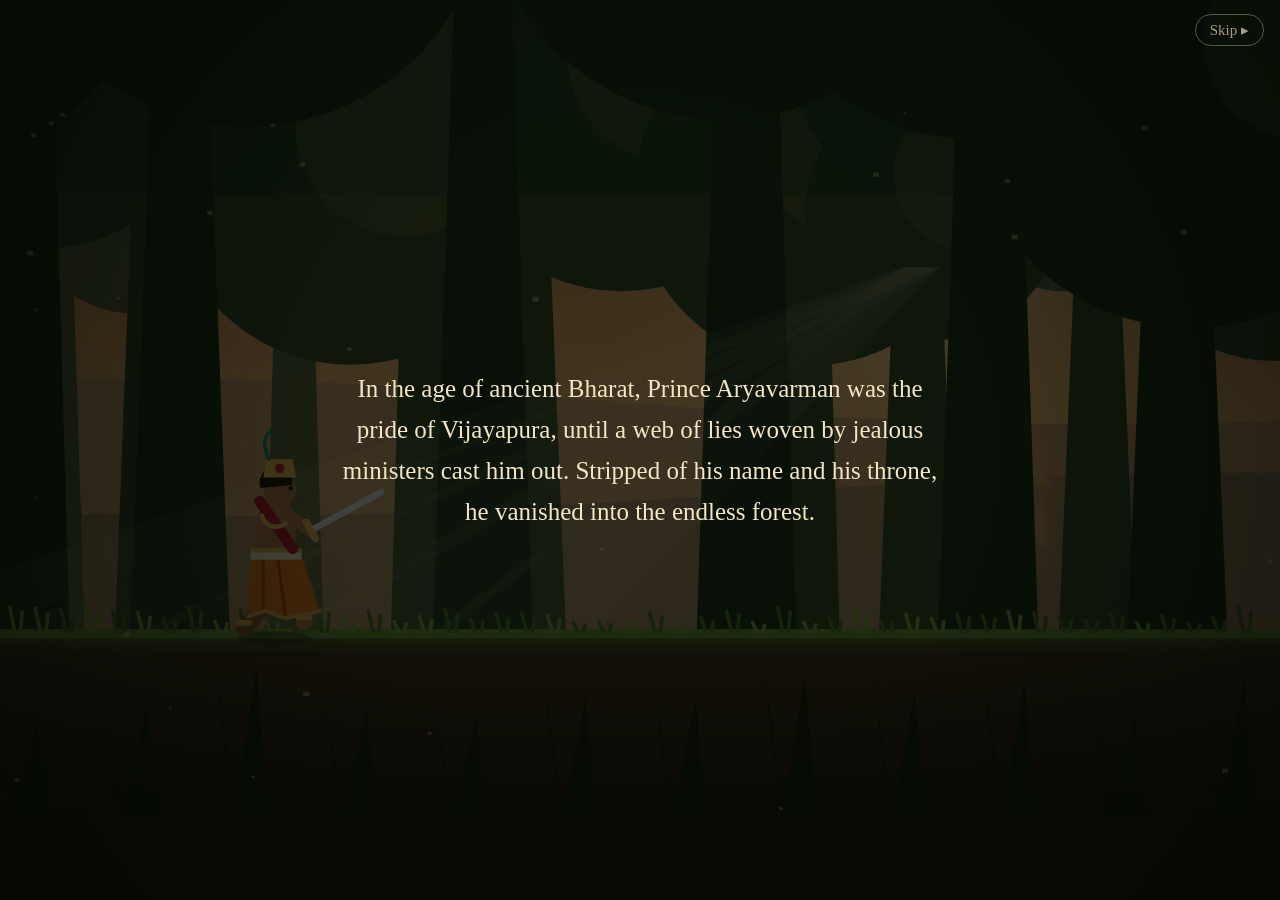
==== sample.html @ b06c6d61 "Add under testing page link Co-authored-by: Copilot <223556219+Copilot@users.noreply.github.com>" ====
<!DOCTYPE html><html lang="en"><head><meta charset="utf-8"><meta name="viewport" content="width=device-width,initial-scale=1,viewport-fit=cover"><title>The Exile's Return</title>
<style>
*{box-sizing:border-box;-webkit-tap-highlight-color:transparent;user-select:none;-webkit-user-select:none}
html,body{margin:0;height:100%;background:#0b1208;overflow:hidden;font-family:Georgia,'Times New Roman',serif;color:#f3e6c4}
canvas{position:fixed;inset:0;width:100%;height:100%;display:block}
#ov{position:fixed;inset:0;display:flex;align-items:center;justify-content:center;text-align:center;background:rgba(5,8,3,.74);transition:opacity .6s}
#ov.h{opacity:0;pointer-events:none}
.t{position:absolute;max-width:660px;padding:0 26px;font-size:clamp(17px,2.7vw,25px);line-height:1.65;opacity:0;transition:opacity 1.3s;pointer-events:none}
.t.on{opacity:1;pointer-events:auto}
#big{font-size:clamp(40px,10vw,100px);font-weight:900;line-height:1.05;letter-spacing:2px;background:linear-gradient(90deg,#ffd45a,#ff4d2a,#ffd45a);-webkit-background-clip:text;background-clip:text;color:transparent;filter:drop-shadow(0 0 20px #ff7a1a);transform:scale(.8);transition:opacity 1s,transform 3s}
#big.on{transform:scale(1.07)}
.btn{font:700 18px Georgia,serif;color:#2a1604;background:linear-gradient(#ffd877,#e0a02c);border:0;border-radius:6px;padding:13px 28px;margin-top:18px;box-shadow:0 0 18px #f5a62388}
#how h2{margin:0 0 10px;font-size:26px;color:#f5c451}
#how p{margin:7px 0;font-size:clamp(15px,2.2vw,19px);line-height:1.5}
kbd{font:700 .85em Georgia,serif;background:#f5c45126;border:1px solid #f5c45188;border-radius:4px;padding:1px 7px}
#skip{position:fixed;right:16px;top:calc(14px + env(safe-area-inset-top));background:none;border:1px solid #f3e6c455;color:#f3e6c4aa;border-radius:20px;padding:6px 14px;font:15px Georgia,serif}
.box{position:fixed;left:50%;top:50%;transform:translate(-50%,-50%);width:min(520px,88vw);text-align:center;background:rgba(12,10,4,.88);border:2px solid #f5c451;border-radius:10px;padding:22px;display:none;line-height:1.5;box-shadow:0 0 40px #000}
.box h2{margin:0 0 8px;color:#f5c451;font-size:28px}
#tc{display:none}
#lv{position:fixed;inset:0;display:flex;flex-direction:column;align-items:center;justify-content:center;text-align:center;pointer-events:none;opacity:0;transition:opacity .6s;padding:20px}#lv.on{opacity:1}
#lvn{font-size:clamp(18px,3.5vw,30px);color:#f5c451;letter-spacing:4px;text-shadow:0 2px 6px #000}#lvt{font-size:clamp(34px,8vw,72px);font-weight:900;color:#fff1c8;text-shadow:0 0 24px #ff7a1a,0 3px 8px #000;line-height:1.1}#lvs{font-size:clamp(16px,2.6vw,22px);margin-top:10px;text-shadow:0 2px 6px #000}
#pb{display:none;position:fixed;right:12px;top:calc(36px + env(safe-area-inset-top));width:44px;height:44px;border-radius:50%;border:2px solid #f5c451aa;background:#000a;color:#f5c451;font-size:18px}
#ps{max-height:90vh;overflow:auto;text-align:left}
#ps h2{text-align:center}#ps p{margin:6px 0;font-size:15px}#ps ul{margin:6px 0 0;padding-left:20px;font-size:14px;opacity:.9}
#ps .row{display:flex;gap:12px;justify-content:center;flex-wrap:wrap}
.tl,.tr{position:fixed;bottom:calc(14px + env(safe-area-inset-bottom));display:flex;gap:10px}
.tl{left:14px}.tr{right:14px}
.b{width:62px;height:62px;border-radius:50%;border:2px solid #f5c451aa;background:#000a;color:#f5c451;font-size:24px;touch-action:none}
</style></head><body>
<canvas id="c"></canvas>
<div id="ov">
<div class="t" id="p1">In the age of ancient Bharat, Prince Aryavarman was the pride of Vijayapura, until a web of lies woven by jealous ministers cast him out. Stripped of his name and his throne, he vanished into the endless forest.</div>
<div class="t" id="p2">Years have passed. Now dark news reaches his hut: enemies close in on the kingdom, and its people cry out for their prince. But every path home is guarded by beasts, hidden pits, raging rivers and hired blades.</div>
<div class="t" id="big">CAN HE<br>MAKE IT?</div>
<div class="t" id="how"><h2>The Run Home</h2>
<p><kbd>◀</kbd> <kbd>▶</kbd> or <kbd>A</kbd> <kbd>D</kbd> run slower or faster</p>
<p><kbd>▲</kbd> or <kbd>W</kbd> jump &nbsp; <kbd>▼</kbd> or <kbd>S</kbd> duck</p>
<p><kbd>Space</kbd> or <kbd>J</kbd> (⚔ button on phones): attack, or grab a branch</p>
<p style="opacity:.75;font-size:.9em">Jump streams and pits. Duck low hangers. Land on dacoits to stun them. At a wide river, jump, then press action to swing across.</p>
<button class="btn" id="go">Begin the run</button></div>
<button id="skip">Skip ▸</button>
</div>
<div class="box" id="pz"><h2>A wide river!</h2>Too far to jump! <b>Jump</b> (<kbd>▲</kbd> / <kbd>W</kbd>), then press <b>action</b> (<kbd>Space</kbd> / <kbd>J</kbd> or <kbd>⚔</kbd>) over the river. The vine lowers into your hands and carries you across.<br><button class="btn" id="pzb">Got it</button></div>
<div class="box" id="end"><h2 id="et"></h2><div id="es"></div><button class="btn" id="eb">Try again</button></div>
<div id="lv"><div id="lvn"></div><div id="lvt"></div><div id="lvs"></div></div>
<button id="pb" aria-label="Pause">❚❚</button>
<div class="box" id="ps"><h2>Paused</h2>
<p><kbd>◀</kbd> <kbd>▶</kbd> / <kbd>A</kbd> <kbd>D</kbd> run slower or faster</p>
<p><kbd>▲</kbd> / <kbd>W</kbd> jump &nbsp; <kbd>▼</kbd> / <kbd>S</kbd> duck</p>
<p><kbd>Space</kbd> / <kbd>J</kbd> (⚔ on phones) attack or grab &nbsp; <kbd>P</kbd> pause</p>
<ul><li>Monkey overhead: duck under it, or attack.</li><li>Lion, tiger, bear, snake: jump over, or attack (bears take two hits).</li><li>Streams and hidden pits: jump in time.</li><li>Wide river: jump, then press action to grab the branch and swing across.</li><li>Dacoits and enemy spies (purple masks): land on them to stun, or attack. Spies may hang overhead: duck.</li><li>Citizens, stray dogs, cows, pigeons: jump or duck only. Attacking the innocent costs points!</li><li>Runaway carts: jump over, or attack to smash them.</li></ul>
<div class="row"><button class="btn" id="rsm">Resume</button><button class="btn" id="rst">Restart level</button></div></div>
<div id="tc"><div class="tl"><button class="b" data-k="L">◀</button><button class="b" data-k="R">▶</button></div>
<div class="tr"><button class="b" data-k="D">▼</button><button class="b" data-k="U">▲</button><button class="b" data-k="A">⚔</button></div></div>
<script>
const $=i=>document.getElementById(i),cv=$('c'),x=cv.getContext('2d');
let W,H,u,oy,VW,dpr=1;
function rs(){dpr=Math.min(devicePixelRatio||1,2);W=innerWidth;H=innerHeight;cv.width=W*dpr;cv.height=H*dpr;u=Math.min(H/400,W/700);oy=(H-400*u)*(W<H?.3:.5);VW=W/u}
addEventListener('resize',rs);rs();
const G=300,TAU=6.2832,Rn=n=>{const s=Math.sin(n*127.1+311.7)*43758.5453;return s-Math.floor(s)};
let mode='intro',sc=0,px=150,py=G,vy=0,hp=3,inv=0,atk=0,atkId=0,grab=null,ga=0,fallG=null,t=0,score=0,LEN=6800,ob=[],seen=0,k={},ph=0,shake=0,toast={s:'',m:0},duck=0;
const parts=Array.from({length:34},(_,i)=>({x:Rn(i)*900,y:Rn(i+9)*400,s:2+Rn(i+3)*3,v:8+Rn(i+5)*14}));
const wx=()=>sc+px, gapAt=w=>ob.find(o=>o.h==0&&w>o.x+6&&w<o.x+o.w-6);
const co=matchMedia('(pointer:coarse)').matches,KJ=co?'▲':'▲ / W',KD=co?'▼':'▼ / S',KA=co?'⚔':'Space / J',CAPS=[KJ,KD,KA];
const HINT={monkey:['Monkey! Duck',KD,'or attack',KA],lion:['Lion! Jump',KJ,'or attack',KA],tiger:['Tiger! Jump',KJ,'or attack',KA],bear:['Bear! Jump',KJ,'or hit twice',KA],snake:['Snake! Jump',KJ,'or attack',KA],stream:['Stream! Jump',KJ],pit:['Hidden pit! Jump',KJ],dacoit:['Dacoit! Jump on him',KJ,'or attack',KA],citizen:['Citizen! Jump',KJ,'never attack!'],dog:['Stray dog! Jump',KJ,'never attack!'],cow:['Sacred cow! Jump',KJ,'never attack!'],pigeons:['Pigeons! Duck',KD],spy:['Enemy spy! Jump',KJ,'or attack',KA],spyH:['Spy above! Duck',KD,'or attack',KA],cart:['Runaway cart! Jump',KJ,'or smash',KA]};
let low=null,gL=130;
const LVS=[
{n:'The Dandaka Forest',d:'The exile begins. Beware the beasts.',q:'snake stream monkey tiger pit dacoit river bear stream monkey lion dacoit pit lion',sp:300,sm:1,am:1,pr:230,s:['#1b3042','#e0924e','#f6d490'],sn:['rgba(255,245,200,1)','rgba(255,220,140,.6)','rgba(255,200,110,0)'],rg:['#b0876c','#7f6556'],tr:['#2c4a2c','#1d3a1d','#122a12'],hz:'244,190,120',gr:['#4b6a28','#3b2a18','#1a110a','#6a9534'],bl:['#7aa83a','#4a7424'],ov:'rgba(0,0,0,0)'},
{n:'The Misty Riverlands',d:'Rivers run wide, and the beasts run faster.',q:'stream lion monkey pit snake river tiger dacoit stream bear pit monkey river lion dacoit snake',sp:275,sm:1.08,am:1.25,pr:220,s:['#2a4a5c','#8fb4b8','#d8e6dc'],sn:['rgba(255,255,235,1)','rgba(230,240,220,.6)','rgba(220,235,220,0)'],rg:['#7f9aa0','#587478'],tr:['#2a5a50','#1c4a42','#10302c'],hz:'200,225,220',gr:['#3f7a50','#2a3a28','#10181a','#6ab87a'],bl:['#6ab87a','#3a7a50'],ov:'rgba(20,50,60,.12)'},
{n:'The Scorched Plains',d:'Dacoits wait in every tree.',q:'dacoit pit tiger snake monkey stream bear dacoit river lion pit monkey tiger dacoit stream bear pit snake',sp:250,sm:1.16,am:1.5,pr:200,s:['#3a6a9a','#f0c060','#fbe6a0'],sn:['rgba(255,255,225,1)','rgba(255,240,170,.7)','rgba(255,220,130,0)'],rg:['#c8935a','#9a6a40'],tr:['#5a5a2a','#4a4a20','#2e2c12'],hz:'255,215,130',gr:['#a58a3a','#6a4a22','#2a1a0c','#d2b24a'],bl:['#d2b24a','#8a6a22'],ov:'rgba(255,170,60,.08)'},
{n:'The Twilight Hills',d:'The enemy has set deadlier traps.',q:'tiger dacoit pit river lion monkey bear stream dacoit snake pit river tiger monkey dacoit bear pit lion river dacoit',sp:228,sm:1.25,am:1.75,pr:175,s:['#24164a','#c4486a','#f6a05a'],sn:['rgba(255,190,120,1)','rgba(255,120,90,.6)','rgba(255,90,90,0)'],rg:['#6a3a62','#3e2450'],tr:['#33203f','#241632','#140c1e'],hz:'230,110,110',gr:['#3a4a24','#2a1c24','#120a12','#6a8a34'],bl:['#6a8a34','#3a5020'],ov:'rgba(60,10,80,.12)'},
{n:'The Night of the Siege',d:'The palace burns on the horizon. Run!',q:'bear spy cart tiger pit dacoit spyH river lion citizen cart spy pigeons snake tiger stream monkey bear river dacoit spy cart lion tiger spyH river bear',sp:210,sm:1.35,am:2,pr:150,st:1,s:['#050a1c','#101a3a','#2a3458'],sn:['rgba(235,240,255,1)','rgba(180,200,255,.5)','rgba(150,170,255,0)'],rg:['#1a2440','#10182c'],tr:['#0e1a2a','#0a1420','#050c14'],hz:'60,80,140',gr:['#22402a','#141a20','#06080c','#3a6a4a'],bl:['#3a6a4a','#1e3a2a'],ov:'rgba(0,10,40,.28)'}];
const W0=LVS[0].sn,D0=['rgba(255,190,120,1)','rgba(255,120,90,.6)','rgba(255,90,90,0)'],LF={monkey:50,pigeons:50,spyH:50},INN={citizen:1,dog:1,cow:1,pigeons:1};
const CIT=[{l:'#3a2a1a',t:'#d9a43a',s:'#f4ecd8',k:'#a8744a',h:'#f2f2f2'},{l:'#4a3020',t:'#2f7a6a',s:'#e8d070',k:'#b07a50',h:'#7a2a2a',b:1},{l:'#4a3020',t:'#a8325a',s:'#f0d890',k:'#9a6a44',h:'#2a1a10',b:1}],SPc={l:'#1a1020',t:'#3a1a5a',s:'#d4a017',k:'#8a5a38',h:'#14091f',m:1,w:1};
const NEWL=[
{n:'Dhulpur Hamlet',d:'A quiet village. Mind its people and pets.',q:'citizen dog stream cow snake citizen monkey dog pigeons cow citizen stream dog snake citizen',sp:290,sm:1.04,am:1.1,pr:225,tw:1,hb:.5,s:['#3a5a7a','#f0b878','#fbe0a8'],sn:W0,rg:['#c0a078','#98805a'],tr:['#9a7a58','#7a5a3e','#523a28'],lt:'rgba(40,24,12,.55)',hz:'250,200,140',gr:['#8a7a40','#5a4428','#241a10','#a89a50'],bl:['#b8a860','#7a6a3a'],ov:'rgba(255,190,100,.05)',fg:'rgba(40,30,12,.8)'},
{n:'Ratnagram Market',d:'Enemy spies lurk among the stalls.',q:'citizen cart spy pigeons stream dog cow spy cart monkey citizen pigeons spy dog snake cart stream citizen',sp:262,sm:1.12,am:1.38,pr:210,tw:1,hb:.8,s:['#4a7aa8','#f4cf8a','#fff0c8'],sn:W0,rg:['#c8a888','#a08868'],tr:['#c08a5a','#a06a44','#6a4630'],lt:'rgba(255,230,150,.85)',hz:'255,220,160',gr:['#9a8458','#6a5236','#2a2014','#b6a070'],bl:['#c8b078','#8a7048'],ov:'rgba(255,170,80,.05)',fg:'rgba(50,30,14,.8)'},
{n:'Kashipura, City of Temples',d:'Carts rattle through the ghats. Spies strike from above.',q:'spy citizen cart pigeons river cow spy dog cart stream spyH citizen river cart pigeons spy cow dog dacoit',sp:240,sm:1.2,am:1.62,pr:188,tw:1,hb:1,s:['#3a2a5a','#f08a5a','#ffd890'],sn:W0,rg:['#c08a78','#8a5a60'],tr:['#b8785a','#8e5a48','#5a3a34'],lt:'rgba(255,190,90,.9)',hz:'255,170,120',gr:['#9a7a4a','#5a3a28','#20140e','#c0a060'],bl:['#c0a060','#7a5a30'],ov:'rgba(255,120,60,.07)',fg:'rgba(40,18,12,.8)'},
{n:'The Streets of Vijayapura',d:'Home at last, but the city crawls with spies.',q:'spy cart spyH citizen pigeons spy cart stream dog cart spy citizen spyH cart cow spy pigeons cart spy stream cart',sp:218,sm:1.3,am:1.9,pr:160,tw:1,hb:1.2,s:['#1a1a40','#a84a6a','#f0905a'],sn:D0,rg:['#5a3a62','#3e2450'],tr:['#4a3050','#34223e','#201428'],lt:'rgba(255,200,100,.95)',hz:'210,100,110',gr:['#4a3a38','#2a1e22','#100a0e','#6a5448'],bl:['#6a5448','#3a2a2a'],ov:'rgba(50,10,70,.15)',fg:'rgba(20,10,20,.85)'}];
LVS.splice(1,0,NEWL[0]);LVS.splice(3,0,NEWL[1]);LVS.splice(5,0,NEWL[2]);LVS.splice(7,0,NEWL[3]);
let lv=0,LV=LVS[0],th=LV,ls=0,ctid=0,sawT={};
function gen(){const S=LV.q.split(' ');
const Wd={monkey:34,lion:84,tiger:84,bear:64,snake:48,stream:70,river:280,pit:64,dacoit:30,citizen:26,dog:40,cow:80,pigeons:56,spy:28,spyH:30,cart:76},Hh={monkey:36,lion:46,tiger:46,bear:62,snake:14,dacoit:76,stream:0,river:0,pit:0,citizen:74,dog:28,cow:56,pigeons:22,spy:76,spyH:60,cart:48};
ob=[];let p=800;S.forEach((s,i)=>{ob.push({t:s,x:p,tx:p,w:Wd[s]+(s=='stream'||s=='pit'?lv*5:0),h:Hh[s],hp:s=='bear'?2:1,r:0,dy:0,dv:0,dd:0,vl:36,va:0,vv:0,lift:LF[s]||0});p+=LV.sp+Rn(i+lv*20)*70+(s=='river'?170:0)});LEN=p+300}
function reset(){sawT={};startLevel(0,0)}
function lvlDone(){mode='lvl';$('pb').style.display='none';$('et').textContent='Level '+(lv+1)+' complete!';$('es').textContent='Next: '+LVS[lv+1].n+'. Score: '+score;$('eb').textContent='Next level';$('end').style.display='block'}
function startLevel(n,s0){lv=n;LV=LVS[n];th=LV;ls=score=s0;sc=0;px=150;py=G;vy=0;hp=3;inv=0;atk=0;grab=null;low=null;fallG=null;k={};gen();mode='card';clearTimeout(ctid);$('lvn').textContent='LEVEL '+(n+1)+' OF '+LVS.length;$('lvt').textContent=LV.n;$('lvs').textContent=LV.d;$('lv').classList.add('on');ctid=setTimeout(()=>{$('lv').classList.remove('on');if(mode=='card')mode='play'},2800);$('end').style.display='none';$('ps').style.display='none';$('pz').style.display='none';$('ov').classList.add('h');$('pb').style.display='block';$('tc').style.visibility='';$('tc').style.display=matchMedia('(pointer:coarse)').matches?'block':'none'}
function pauseG(){if(mode!='play')return;mode='paused';k={};$('ps').style.display='block';$('tc').style.visibility='hidden'}
function unpause(){if(mode!='paused')return;mode='play';$('ps').style.display='none';$('tc').style.visibility=''}
$('pb').onclick=pauseG;$('rsm').onclick=unpause;$('rst').onclick=()=>startLevel(lv,ls);
function say(s){toast={s:typeof s=='string'?[s]:s,m:3.4}}
function act(){if(mode=='pause'){resume();return}if(mode!='play')return;
if(!grab&&!low&&py<G-40){const o=ob.find(o=>o.t=='river'&&Math.abs(wx()-(o.x+o.w/2))<150);if(o){low={o,lt:0};atk=0;return}}
if(atk<=0&&!grab&&!low){atk=.28;atkId++}}
function resume(){if(mode=='pause'){mode='play';$('pz').style.display='none'}}
function fin(win){mode=win?'win':'over';$('pb').style.display='none';$('et').textContent=win?'The gates open!':'The prince has fallen';$('es').textContent=win?'Aryavarman reaches Vijayapura, and his people cheer their rightful prince. Score: '+score:'The kingdom still waits for its prince. Score: '+score;$('eb').textContent=win?'Run again':'Try again';$('end').style.display='block'}
const map={ArrowLeft:'L',KeyA:'L',ArrowRight:'R',KeyD:'R',ArrowUp:'U',KeyW:'U',ArrowDown:'D',KeyS:'D',Space:'A',KeyJ:'A',KeyK:'A',KeyE:'A'};
addEventListener('keydown',e=>{if(e.code=='KeyP'||e.code=='Escape'){e.preventDefault();mode=='paused'?unpause():pauseG();return}const m=map[e.code];if(!m||mode=='paused')return;e.preventDefault();if(!k[m]&&m=='A')act();else if(mode=='pause')resume();k[m]=1});
addEventListener('keyup',e=>{const m=map[e.code];if(m)k[m]=0});addEventListener('blur',()=>{k={};pauseG()});
document.querySelectorAll('[data-k]').forEach(b=>{const q=b.dataset.k;b.addEventListener('pointerdown',e=>{e.preventDefault();k[q]=1;if(q=='A')act();else resume()});['pointerup','pointercancel','pointerleave'].forEach(v=>b.addEventListener(v,()=>k[q]=0))});
$('pzb').onclick=resume;$('go').onclick=reset;$('eb').onclick=()=>{mode=='lvl'?startLevel(lv+1,score):mode=='win'?reset():startLevel(lv,ls)};
// intro timeline
const T=[];const at=(ms,f)=>T.push(setTimeout(f,ms)),on=(i,v)=>$(i).classList.toggle('on',v);
at(600,()=>on('p1',1));at(7200,()=>on('p1',0));at(8700,()=>on('p2',1));at(15500,()=>on('p2',0));at(17000,()=>on('big',1));at(20000,()=>on('big',0));at(21200,()=>{on('how',1);$('skip').style.display='none'});
$('skip').onclick=()=>{T.forEach(clearTimeout);['p1','p2','big'].forEach(i=>on(i,0));on('how',1);$('skip').style.display='none'};
// ---------- drawing ----------
function dome(cx,by,r,c){x.fillStyle=c;x.beginPath();x.arc(cx,by,r,Math.PI,0);x.fill();x.strokeStyle=c;x.lineWidth=2;x.beginPath();x.moveTo(cx,by-r);x.lineTo(cx,by-r-14);x.stroke()}
function castle(cx,by,s,al){x.save();x.translate(cx,by);x.scale(s,s);x.globalAlpha=al;
let g=x.createRadialGradient(0,-90,10,0,-90,260);g.addColorStop(0,'rgba(255,200,110,.5)');g.addColorStop(1,'rgba(255,200,110,0)');x.fillStyle=g;x.fillRect(-300,-350,600,420);
const b='#c9946a',sh='#94624a';x.fillStyle=b;x.fillRect(-150,-70,300,70);
[-150,120].forEach(tx=>{x.fillStyle=b;x.fillRect(tx,-115,30,115);x.fillStyle=sh;x.fillRect(tx+22,-115,8,115);dome(tx+15,-115,19,'#e0b25a')});
x.fillStyle=b;x.fillRect(-60,-135,120,135);x.fillStyle=sh;x.fillRect(50,-135,10,135);
x.fillStyle='#ffcf6a';[-36,0,36].forEach(a=>{x.beginPath();x.arc(a,-60,9,Math.PI,0);x.fillRect(a-9,-60,18,28);x.fill()});
[-100,-60,60,100].forEach(a=>{x.fillStyle=sh;x.fillRect(a-7,-86,14,16);dome(a,-86,11,'#e0b25a')});
dome(0,-135,54,'#f1c66a');x.strokeStyle='#5a3a22';x.lineWidth=2;x.beginPath();x.moveTo(0,-203);x.lineTo(0,-232);x.stroke();x.fillStyle='#ff7a1a';x.beginPath();x.moveTo(0,-232);x.lineTo(26,-224+Math.sin(t*4)*3);x.lineTo(0,-214);x.fill();x.restore()}
function ridge(par,base,amp,col,sd){x.fillStyle=col;x.beginPath();x.moveTo(0,G);for(let i=0;i<=VW+20;i+=20){const w=i+sc*par;x.lineTo(i,base-amp*(.5+.5*Math.sin(w*.004+sd)*Math.sin(w*.0017+sd*2)))}x.lineTo(VW,G);x.fill()}
function trees(par,sp,col,sd,sz){const off=sc*par,i0=Math.floor(off/sp)-1,n=Math.ceil(VW/sp)+3;
for(let i=i0;i<i0+n;i++){const r=Rn(i+sd),tx=i*sp-off+r*sp*.6,h=sz*(.8+r*.5),w=sz*.07;x.fillStyle=col;x.beginPath();x.moveTo(tx-w,G);x.lineTo(tx-w*.5,G-h);x.lineTo(tx+w*.5,G-h);x.lineTo(tx+w,G);x.fill();
for(let j=0;j<4;j++){const cx=tx+(Rn(i*7+j+sd)-.5)*sz*.7,cy=G-h-Rn(i*3+j)*sz*.3+sz*.1,cr=sz*(.22+Rn(i+j*5)*.12);x.fillStyle=col;x.beginPath();x.arc(cx,cy,cr,0,TAU);x.fill();x.fillStyle='rgba(255,215,120,.1)';x.beginPath();x.arc(cx+cr*.3,cy-cr*.3,cr*.6,0,TAU);x.fill()}}}
function haze(a){x.fillStyle=`rgba(${th.hz},${a})`;x.fillRect(0,60,VW,G-60)}
function bg(p){const top=-oy/u;let g=x.createLinearGradient(0,top,0,250);g.addColorStop(0,th.s[0]);g.addColorStop(.6,th.s[1]);g.addColorStop(1,th.s[2]);x.fillStyle=g;x.fillRect(0,top-5,VW,H/u+10);
if(th.st){x.fillStyle='#fff';for(let i=0;i<80;i++){x.globalAlpha=.35+.5*Math.sin(t*2+i);x.fillRect(Rn(i)*VW,top+Rn(i+99)*(240-top),1.6,1.6)}x.globalAlpha=1}
const sx=VW*.72;g=x.createRadialGradient(sx,140,5,sx,140,170);g.addColorStop(0,th.sn[0]);g.addColorStop(.2,th.sn[1]);g.addColorStop(1,th.sn[2]);x.fillStyle=g;x.fillRect(sx-180,-40,360,360);
ridge(.04,215,60,th.rg[0],1);haze(.12);ridge(.08,238,46,th.rg[1],4);
castle(VW*.76,252,.28+.85*p,.55+.45*p);haze(.16);
if(th.tw){blds(.2,150,th.tr[0],3,200*th.hb,th.lt);haze(.14);blds(.45,130,th.tr[1],11,170*th.hb,th.lt);haze(.08);blds(.8,170,th.tr[2],23,230*th.hb,th.lt)}else{trees(.2,120,th.tr[0],3,230);haze(.14);trees(.45,105,th.tr[1],11,300);haze(.08);trees(.8,140,th.tr[2],23,390)}
x.save();x.globalAlpha=.07;x.fillStyle='#fff0b0';for(let i=0;i<5;i++){const a=i*90+20+Math.sin(t*.5+i)*14;x.beginPath();x.moveTo(sx-10,100);x.lineTo(sx+10,100);x.lineTo(a-40,G);x.lineTo(a-130,G);x.fill()}x.restore();
g=x.createLinearGradient(0,G,0,400);g.addColorStop(0,th.gr[0]);g.addColorStop(.12,th.gr[1]);g.addColorStop(1,th.gr[2]);x.fillStyle=g;x.fillRect(0,G,VW,2000);x.fillStyle=th.gr[3];x.fillRect(0,G-2,VW,5);
for(let i=Math.floor(sc/14);i<sc/14+VW/14+2;i++){const bx=i*14-sc,h=th.tw?2+Rn(i)*3:6+Rn(i)*9;x.strokeStyle=Rn(i+4)>.5?th.bl[0]:th.bl[1];x.lineWidth=2;x.beginPath();x.moveTo(bx,G);x.lineTo(bx-3,G-h);x.moveTo(bx+3,G);x.lineTo(bx+4,G-h*.8);x.stroke()}x.fillStyle=th.ov;x.fillRect(0,-oy/u-5,VW,H/u+10)}
function gap(o,sx){const w=o.w;
if(o.t=='pit'){let g=x.createLinearGradient(0,G,0,G+90);g.addColorStop(0,'#1a0f08');g.addColorStop(1,'#000');x.fillStyle=g;x.fillRect(sx,G,w,2000);x.fillStyle='#5b3a1c';for(let i=0;i<5;i++)x.fillRect(sx+i*14,G+8+i%2*6,5,18);
if(o.r<1){x.save();x.globalAlpha=1-o.r;x.translate(0,o.r*40);for(let i=0;i<9;i++){x.fillStyle=i%2?'#4a7a26':'#62953a';x.beginPath();x.ellipse(sx+i*w/8,G,13,6,i,0,TAU);x.fill()}x.fillStyle='#8a6a3a';x.fillRect(sx+10,G-3,w-20,4);x.restore()}return}
let g=x.createLinearGradient(0,G,0,G+110);g.addColorStop(0,'#4f9aa6');g.addColorStop(1,'#10303f');x.fillStyle=g;x.fillRect(sx,G+4,w,2000);x.fillStyle='#2b1d10';x.fillRect(sx-4,G,5,60);x.fillRect(sx+w-1,G,5,60);
x.strokeStyle='rgba(255,255,255,.3)';x.lineWidth=2;for(let i=0;i<w/18;i++){const yy=G+10+(i%4)*12,xx=sx+((i*18+t*30*(1+i%3*.3))%(w-12));x.beginPath();x.moveTo(xx,yy);x.lineTo(xx+10,yy);x.stroke()}
if(o.t=='river'){const a=sx+w/2;x.fillStyle='#2a1c10';x.fillRect(sx-70,30,16,G-30);x.fillRect(sx+w+54,30,16,G-30);x.strokeStyle='#3b2916';x.lineWidth=13;x.lineCap='round';x.beginPath();x.moveTo(sx-62,34);x.quadraticCurveTo(a,14,sx+w+62,34);x.stroke();
x.fillStyle='#2f5a22';for(let i=0;i<14;i++){x.beginPath();x.ellipse(sx-50+i*(w+100)/13,30+Math.sin(i)*6+(i%2)*8,10,6,i,0,TAU);x.fill()}
let tx,ty;const lw=low&&low.o===o;if(grab===o){tx=px;ty=py-98}else if(lw){const e=Math.min(1,low.lt/.25),ee=1-(1-e)*(1-e);tx=a+(px-a)*ee;ty=66+(py-98-66)*ee}else{tx=a+o.vl*Math.sin(o.va);ty=30+o.vl*Math.cos(o.va)}
x.strokeStyle='#5c7a2a';x.lineWidth=3.5;x.beginPath();x.moveTo(a,28);x.lineTo(tx,ty);x.stroke();x.fillStyle='#e8c070';x.beginPath();x.arc(tx,ty,5,0,TAU);x.fill();
if(grab!==o&&!lw&&o.vl<45){x.strokeStyle=`rgba(255,220,100,${.35+.25*Math.sin(t*5)})`;x.lineWidth=2;x.beginPath();x.arc(tx,ty,11,0,TAU);x.stroke()}}}
function cat(sx,tg){const b=tg?'#d9731a':'#c9974e';x.lineCap='round';x.strokeStyle=b;x.lineWidth=5;x.beginPath();x.moveTo(sx+78,G-32);x.quadraticCurveTo(sx+96,G-34-6*Math.sin(t*6),sx+92,G-54);x.stroke();
const w=Math.sin(t*10)*3;x.fillStyle=b;[26,38,62,74].forEach((l,i)=>x.fillRect(sx+l+(i%2?w:-w),G-18,8,18));x.beginPath();x.ellipse(sx+50,G-30,32,17,0,0,TAU);x.fill();
if(tg){x.strokeStyle='#1a0e06';x.lineWidth=2.5;for(let i=0;i<7;i++){x.beginPath();x.moveTo(sx+28+i*7,G-46+Math.abs(i-3));x.lineTo(sx+31+i*7,G-26);x.stroke()}}
else{x.fillStyle='#7a4a18';x.beginPath();x.arc(sx+21,G-36,22,0,TAU);x.fill()}
x.fillStyle=b;x.beginPath();x.arc(sx+17,G-34,13,0,TAU);x.fill();x.fillStyle='#ffd23a';x.beginPath();x.arc(sx+11,G-38,3,0,TAU);x.fill();x.fillStyle='#000';x.fillRect(sx+10,G-40,2,5);x.fillStyle='#2b1510';x.fillRect(sx+3,G-34,6,4);x.fillStyle='#a01818';x.fillRect(sx+5,G-29,10,3)}
function bear(sx){x.fillStyle='#46301d';[14,26,44,54].forEach(l=>x.fillRect(sx+l,G-22,12,22));x.beginPath();x.ellipse(sx+36,G-36,30,26,0,0,TAU);x.fill();x.beginPath();x.arc(sx+12,G-48,14,0,TAU);x.fill();x.beginPath();x.arc(sx+7,G-62,5,0,TAU);x.arc(sx+19,G-62,5,0,TAU);x.fill();x.fillStyle='#8a6a48';x.beginPath();x.ellipse(sx+3,G-44,8,6,0,0,TAU);x.fill();x.fillStyle='#000';x.fillRect(sx-2,G-47,4,3);x.fillStyle='#e8c070';x.fillRect(sx+7,G-54,3,3)}
function snake(sx){x.strokeStyle='#5c8a2a';x.lineWidth=7;x.lineCap='round';x.beginPath();for(let i=0;i<=48;i+=3){const y=G-7+Math.sin(i*.35+t*8)*4;i?x.lineTo(sx+i,y):x.moveTo(sx,y)}x.stroke();x.strokeStyle='#d6c24a';x.lineWidth=2;x.setLineDash([3,6]);x.stroke();x.setLineDash([]);x.fillStyle='#3d6a1a';x.beginPath();x.arc(sx+1,G-7,6,0,TAU);x.fill();x.strokeStyle='#d02020';x.lineWidth=1.5;x.beginPath();x.moveTo(sx-5,G-7);x.lineTo(sx-11,G-9);x.stroke()}
function monkey(sx){const c=sx+17+Math.sin(t*3)*5;x.strokeStyle='#3d5a22';x.lineWidth=3;x.beginPath();x.moveTo(c,0);x.lineTo(c,G-92);x.stroke();x.fillStyle='#6b4423';x.strokeStyle='#6b4423';x.lineWidth=4;x.beginPath();x.ellipse(c,G-70,11,16,0,0,TAU);x.fill();x.beginPath();x.moveTo(c-10,G-78);x.lineTo(c-18,G-60);x.moveTo(c+10,G-78);x.lineTo(c+18,G-60);x.moveTo(c+6,G-56);x.quadraticCurveTo(c+26,G-50,c+22,G-72);x.stroke();x.beginPath();x.arc(c,G-88,9,0,TAU);x.fill();x.fillStyle='#e0b48a';x.beginPath();x.ellipse(c-2,G-86,6,5,0,0,TAU);x.fill();x.fillStyle='#000';x.fillRect(c-5,G-90,2,2);x.fillRect(c+1,G-90,2,2)}
function dac(o,sx){const y=G-o.dy,hid=!o.act;if(hid){x.fillStyle='#ffd23a';x.fillRect(o.tx-sc+10,G-152,3,3);x.fillRect(o.tx-sc+20,G-152,3,3);return}
x.save();x.translate(sx,y);if(o.stun){x.rotate(-1.5);x.translate(0,-4)}const s=o.stun?0:Math.sin(t*9)*8;
x.strokeStyle='#2a2018';x.lineWidth=7;x.lineCap='round';x.beginPath();x.moveTo(-3,-30);x.lineTo(-6+s,-3);x.moveTo(3,-30);x.lineTo(6-s,-3);x.stroke();
x.fillStyle='#3a2c22';x.fillRect(-11,-62,22,34);x.fillStyle='#a01818';x.fillRect(-11,-36,22,6);x.fillStyle='#8a5a38';x.beginPath();x.arc(0,-70,8,0,TAU);x.fill();x.fillStyle='#111';x.beginPath();x.arc(-2,-65,6,0,Math.PI);x.fill();
x.fillStyle='#6a1010';x.beginPath();x.ellipse(0,-77,10,6,0,0,TAU);x.fill();x.strokeStyle='#c8c8d0';x.lineWidth=3;x.beginPath();x.arc(-18,-50,18,-.6,1.1+Math.sin(t*6)*.2);x.stroke();x.strokeStyle='#8a5a38';x.lineWidth=5;x.beginPath();x.moveTo(-8,-58);x.lineTo(-18,-48);x.stroke();
if(o.stun){x.restore();x.fillStyle='#ffd23a';for(let i=0;i<3;i++)x.fillText('✦',sx-30+i*14+Math.sin(t*5+i)*4,G-40-Math.abs(Math.sin(t*4+i))*8);return}x.restore()}
function prince(sx,y,P){x.save();x.translate(sx,y);if(P.duck)x.scale(1.2,.58);if(inv>0&&((t*18)|0)%2)x.globalAlpha=.4;x.lineCap='round';
const leg=(k2,c)=>{const p=P.ph+k2*Math.PI,fx=P.air?(k2?-8:14):Math.sin(p)*17,fy=P.air?(k2?-6:-16):-3-Math.max(0,Math.cos(p))*11;x.strokeStyle=c;x.lineWidth=9;x.beginPath();x.moveTo(0,-36);x.quadraticCurveTo(fx*.5+9,(-36+fy)/2,fx,fy);x.stroke();x.fillStyle='#e0b050';x.fillRect(fx-4,fy-4,8,3)};
leg(1,'#8a5430');leg(0,'#b97a4a');
x.strokeStyle='#9a6238';x.lineWidth=7;x.beginPath();x.moveTo(-2,-66);if(P.grab)x.lineTo(-2,-98);else x.lineTo(-13+Math.sin(P.ph)*10,-48);x.stroke();
x.fillStyle='#b97a4a';x.beginPath();x.ellipse(1,-56,11,19,0,0,TAU);x.fill();
const sw=Math.sin(P.ph)*4;x.fillStyle='#e8781c';x.beginPath();x.moveTo(-13,-42);x.lineTo(15,-42);x.lineTo(21+sw,-12);x.lineTo(6,-8);x.lineTo(-5,-12);x.lineTo(-18+sw,-9);x.fill();x.strokeStyle='#b8480e';x.lineWidth=1.5;x.beginPath();x.moveTo(2,-40);x.lineTo(4+sw/2,-10);x.moveTo(-6,-40);x.lineTo(-8+sw/2,-11);x.stroke();x.strokeStyle='#e0b050';x.lineWidth=2;x.beginPath();x.moveTo(-18+sw,-9);x.lineTo(-5,-12);x.lineTo(6,-8);x.lineTo(21+sw,-12);x.stroke();x.fillStyle='#f6ecd0';x.fillRect(-13,-46,28,6);x.fillStyle='#e0b050';x.fillRect(-13,-46,28,2);
x.strokeStyle='#b3122a';x.lineWidth=6;x.beginPath();x.moveTo(-8,-72);x.lineTo(10,-46);x.stroke();x.strokeStyle='#f0c050';x.lineWidth=2.5;x.beginPath();x.arc(1,-66,8,.2,2.9);x.stroke();
x.fillStyle='#b97a4a';x.beginPath();x.arc(3,-78,9,0,TAU);x.fill();x.fillStyle='#14100c';x.beginPath();x.arc(1,-82,9,Math.PI*.9,TAU*1.02);x.fill();
x.fillStyle='#f0c050';x.beginPath();x.moveTo(-6,-85);x.lineTo(12,-85);x.lineTo(10,-95);x.lineTo(-4,-95);x.fill();x.fillStyle='#d01030';x.beginPath();x.arc(3,-90,2.6,0,TAU);x.fill();x.strokeStyle='#1c8a6a';x.lineWidth=2;x.beginPath();x.moveTo(-3,-95);x.quadraticCurveTo(-8,-106,-2,-110);x.stroke();
x.fillStyle='#000';x.fillRect(8,-80,2,2);
x.strokeStyle='#b97a4a';x.lineWidth=7;x.beginPath();x.moveTo(5,-66);
if(P.grab){x.lineTo(5,-98);x.stroke()}else{const a=P.atk>0?-1.6+(1-P.atk/.28)*2.5:-.5,hx=20,hy=-56;x.lineTo(hx,hy);x.stroke();x.strokeStyle='#e8e8f0';x.lineWidth=3.5;x.beginPath();x.moveTo(hx,hy);x.lineTo(hx+Math.cos(a)*44,hy+Math.sin(a)*44);x.stroke();x.strokeStyle='#f0c050';x.lineWidth=4;x.beginPath();x.moveTo(hx-Math.sin(a)*5,hy+Math.cos(a)*5);x.lineTo(hx+Math.sin(a)*5,hy-Math.cos(a)*5);x.stroke();
if(P.atk>0){x.strokeStyle='rgba(255,255,255,.5)';x.lineWidth=3;x.beginPath();x.arc(hx,hy,44,-1.6,a);x.stroke()}}
x.restore()}
function man(sx,y,c,o){x.save();x.translate(sx,y);if(o.stun){x.rotate(-1.5);x.translate(0,-4)}const s=o.stun?0:Math.sin(t*(o.t=='citizen'?5:9)+(o.tx||0))*7;
x.strokeStyle=c.l;x.lineWidth=7;x.lineCap='round';x.beginPath();x.moveTo(-3,-30);x.lineTo(-6+s,-3);x.moveTo(3,-30);x.lineTo(6-s,-3);x.stroke();
x.fillStyle=c.t;x.fillRect(-11,-62,22,36);x.fillStyle=c.s;x.fillRect(-11,-36,22,5);x.fillStyle=c.k;x.beginPath();x.arc(0,-70,8,0,TAU);x.fill();x.fillStyle=c.h;x.beginPath();x.ellipse(0,-77,10,6,0,0,TAU);x.fill();
if(c.b){x.fillStyle='#b8501e';x.beginPath();x.arc(0,-86,7,0,TAU);x.fill()}
if(c.m){x.fillStyle='#111';x.fillRect(-8,-73,16,6);x.fillStyle='#ff3a8a';x.fillRect(-5,-71,3,2);x.fillRect(2,-71,3,2)}
if(c.w){x.strokeStyle='#c8c8d0';x.lineWidth=3;x.beginPath();x.moveTo(-9,-46);x.lineTo(-24,-54);x.stroke()}x.restore()}
function spy(o,sx){const bx=o.tx-sc;x.fillStyle='#5a3a1c';x.fillRect(bx+2,G-34,26,34);x.fillStyle='#2a1a0c';x.fillRect(bx+2,G-26,26,3);x.fillRect(bx+2,G-12,26,3);
if(!o.act){x.fillStyle='#ff3a8a';x.fillRect(bx+8,G-30,3,2);x.fillRect(bx+18,G-30,3,2);return}man(sx+15,G-o.dy,SPc,o)}
function spyH(o,sx){const c=sx+15+Math.sin(t*3)*4;x.strokeStyle='#5a4a30';x.lineWidth=2;x.beginPath();x.moveTo(c,0);x.lineTo(c,G-108);x.stroke();x.save();x.translate(c,G-108);x.scale(.8,-.78);man(0,0,SPc,{t:'spyH',tx:o.tx});x.restore()}
function dog(sx){const w=Math.sin(t*12)*3;x.fillStyle='#b8864a';[8,28].forEach((l,i)=>x.fillRect(sx+l+(i?w:-w),G-12,5,12));x.beginPath();x.ellipse(sx+22,G-18,17,8,0,0,TAU);x.fill();x.beginPath();x.arc(sx+6,G-24,7,0,TAU);x.fill();x.fillStyle='#5a3a1c';x.fillRect(sx+8,G-32,4,8);x.fillStyle='#000';x.fillRect(sx,G-25,3,3);x.strokeStyle='#b8864a';x.lineWidth=3;x.beginPath();x.moveTo(sx+38,G-22);x.lineTo(sx+44,G-30+Math.sin(t*14)*4);x.stroke()}
function cow(sx){x.fillStyle='#efe6d2';[14,24,52,62].forEach(l=>x.fillRect(sx+l,G-24,8,24));x.beginPath();x.ellipse(sx+44,G-40,34,20,0,0,TAU);x.fill();x.beginPath();x.arc(sx+30,G-58,9,0,TAU);x.fill();x.beginPath();x.ellipse(sx+10,G-44,11,9,0,0,TAU);x.fill();x.strokeStyle='#6a4a2a';x.lineWidth=3;x.beginPath();x.moveTo(sx+8,G-52);x.lineTo(sx+4,G-60);x.moveTo(sx+16,G-52);x.lineTo(sx+20,G-60);x.stroke();x.strokeStyle='#ff9a1a';x.lineWidth=4;x.setLineDash([4,3]);x.beginPath();x.arc(sx+20,G-42,14,.3,2.4);x.stroke();x.setLineDash([]);x.fillStyle='#000';x.fillRect(sx+4,G-46,3,3)}
function pig(sx){for(let i=0;i<4;i++){const bx=sx+8+i*14,by=G-60-Math.sin(i*2)*5,f=Math.sin(t*16+i)*5;x.fillStyle='#9aa0aa';x.beginPath();x.ellipse(bx,by,5,3,0,0,TAU);x.fill();x.strokeStyle='#c8ccd4';x.lineWidth=2;x.beginPath();x.moveTo(bx-2,by);x.lineTo(bx-8,by-4+f);x.moveTo(bx+2,by);x.lineTo(bx+8,by-4-f);x.stroke()}}
function cart(sx){x.fillStyle='#8a5a2a';x.fillRect(sx+4,G-38,72,16);x.fillStyle='#5a3a18';x.fillRect(sx+4,G-24,72,3);x.fillRect(sx-16,G-34,22,4);
for(let i=0;i<7;i++){x.fillStyle=i%2?'#e8a020':'#d8501a';x.beginPath();x.arc(sx+12+i*9,G-42,6,0,TAU);x.fill()}
[22,60].forEach(c=>{x.strokeStyle='#2a1a0c';x.lineWidth=4;x.beginPath();x.arc(sx+c,G-14,13,0,TAU);x.stroke();x.lineWidth=2;for(let a=0;a<3;a++){const q=t*9+a*1.05;x.beginPath();x.moveTo(sx+c-Math.cos(q)*13,G-14-Math.sin(q)*13);x.lineTo(sx+c+Math.cos(q)*13,G-14+Math.sin(q)*13);x.stroke()}})}
function blds(par,sp,col,sd,hm,lt){const off=sc*par,i0=Math.floor(off/sp)-1,n=Math.ceil(VW/sp)+3;
for(let i=i0;i<i0+n;i++){const bx=i*sp-off,w=sp*(.62+Rn(i+sd)*.3),h=hm*(.45+Rn(i*3+sd)*.55),k2=Rn(i*5+sd);x.fillStyle=col;x.fillRect(bx,G-h,w,h);x.fillRect(bx-3,G-h-5,w+6,6);
if(k2>.66)dome(bx+w/2,G-h-5,w*.32,col);else if(k2>.33){x.beginPath();x.moveTo(bx+w*.2,G-h-5);x.lineTo(bx+w/2,G-h-5-hm*.22);x.lineTo(bx+w*.8,G-h-5);x.fill()}
x.fillStyle=lt;for(let j=0;j<Math.floor(h/26);j++)for(let m=0;m<2;m++)if(Rn(i*17+j*3+m+sd)>.35)x.fillRect(bx+8+m*(w-24),G-h+10+j*26,8,12)}}
function draw(){const p=Math.min(1,sc/LEN);x.setTransform(dpr,0,0,dpr,0,0);x.fillStyle='#0b1208';x.fillRect(0,0,W,H);
const sh=shake>0?(Math.random()-.5)*8:0;x.setTransform(dpr*u,0,0,dpr*u,sh*dpr,(oy+sh)*dpr);x.save();x.beginPath();x.rect(0,-oy/u-5,VW,H/u+10);x.clip();
bg((lv+p)/LVS.length);ob.forEach(o=>{const sx=o.x-sc;if(o.h==0&&sx>-400&&sx<VW+300)gap(o,sx)});
ob.forEach(o=>{if(o.t!='dacoit')return;const tx=o.tx-sc;if(tx<-150||tx>VW+150)return;x.fillStyle='#2a1c10';x.fillRect(tx+8,G-150,16,150);x.fillStyle='#10260f';[[16,-150,36],[-10,-135,26],[40,-135,26],[16,-176,24]].forEach(c=>{x.beginPath();x.arc(tx+c[0],G+c[1]+0,c[2],0,TAU);x.fill()})});
ob.forEach(o=>{const sx=o.x-sc;if(o.h==0||sx<-200||sx>VW+200)return;x.save();if(o.dead){x.globalAlpha=Math.max(0,1-o.dd*2.5);x.translate(0,-o.dd*40)}
({lion:()=>cat(sx,0),tiger:()=>cat(sx,1),bear:()=>bear(sx),snake:()=>snake(sx),monkey:()=>monkey(sx),dacoit:()=>dac(o,sx+15),citizen:()=>man(sx+13,G,CIT[Math.floor(Rn(o.tx)*3)],o),dog:()=>dog(sx),cow:()=>cow(sx),pigeons:()=>pig(sx),spy:()=>spy(o,sx),spyH:()=>spyH(o,sx),cart:()=>cart(sx)})[o.t]();x.restore()});
const air=py<G-2,fy=Math.min(py,G+2);x.fillStyle=`rgba(0,0,0,${.3*Math.max(0,1-(G-py)/160)})`;if(py<=G+4){x.beginPath();x.ellipse(px,G+3,20,4,0,0,TAU);x.fill()}
prince(px,py,{ph,duck,air,atk,grab:!!grab||!!(low&&low.lt>.1)});
x.fillStyle=th.fg||'rgba(10,24,8,.85)';for(let i=Math.floor(sc*1.5/60);i<sc*1.5/60+VW/60+2;i++){const bx=i*60-sc*1.5,h=22+Rn(i+50)*30;x.beginPath();x.moveTo(bx,G+100);x.lineTo(bx-9,G+100-h-40);x.lineTo(bx+2,G+100);x.lineTo(bx+14,G+100-h-30);x.lineTo(bx+20,G+100);x.fill()}
x.fillStyle='rgba(255,230,160,.5)';parts.forEach(q=>{x.fillRect((q.x-sc*.3+Math.sin(t+q.y)*10)%VW+(sc*0==0?0:0),q.y,q.s*.7,q.s*.5)});
x.restore();x.setTransform(dpr,0,0,dpr,0,0);
let v=x.createRadialGradient(W/2,H/2,Math.min(W,H)*.35,W/2,H/2,Math.max(W,H)*.75);v.addColorStop(0,'rgba(0,0,0,0)');v.addColorStop(1,'rgba(0,0,0,.6)');x.fillStyle=v;x.fillRect(0,0,W,H);
if(mode=='intro'||mode=='over'&&0)return;
const tp=24+0;x.font='bold 28px Georgia';for(let i=0;i<3;i++){x.fillStyle=i<hp?'#e0243a':'#ffffff30';x.fillText('♥',16+i*30,tp+16)}
const bw=Math.min(340,W-190),bx=(W-bw)/2;x.fillStyle='#0008';x.fillRect(bx,tp,bw,8);x.fillStyle='#f5c451';x.fillRect(bx,tp,bw*p,8);x.fillStyle='#fff';x.beginPath();x.arc(bx+bw*p,tp+4,6,0,TAU);x.fill();x.fillStyle='#ff9a2a';x.beginPath();x.arc(bx+bw+8,tp+4,7,Math.PI,0);x.fill();
x.fillStyle='#f3e6c4';x.font='bold 18px Georgia';x.textAlign='right';x.fillText(score,W-68,tp+14);x.textAlign='left';x.font='15px Georgia';x.fillStyle='#f5c451';x.fillText('Level '+(lv+1)+' / '+LVS.length,16,tp+46);
if(toast.m>0){x.font='bold 19px Georgia';const it=toast.s.map(s=>{const c=CAPS.includes(s);return{s,c,w:x.measureText(s).width+(c?18:0)}});const tw=it.reduce((a,b)=>a+b.w+10,8);let cx=W/2-tw/2;x.fillStyle='rgba(0,0,0,.6)';x.fillRect(cx,tp+30,tw,38);cx+=8;
it.forEach(q=>{if(q.c){x.fillStyle='#f5c45133';x.fillRect(cx,tp+36,q.w,26);x.strokeStyle='#f5c451';x.lineWidth=1.5;x.strokeRect(cx,tp+36,q.w,26);x.fillStyle='#fff3c4';x.fillText(q.s,cx+9,tp+55)}else{x.fillStyle='#ffe08a';x.fillText(q.s,cx,tp+55)}cx+=q.w+10})}}
// ---------- update ----------
function hurt(){if(inv>0)return;hp--;inv=1.6;shake=.3;if(hp<=0){fin(0);return}if(py>=G)vy=-260}
function upd(dt){t+=dt;inv=Math.max(0,inv-dt);atk=Math.max(0,atk-dt);shake=Math.max(0,shake-dt);toast.m-=dt;
const sp=(130+(k.R?70:0)-(k.L?55:0))*LV.sm;
if(!grab){px+=((150+(k.R?70:0)-(k.L?60:0))-px)*Math.min(1,4*dt);sc+=sp*dt;if(py>=G&&vy>=0)ph+=sp*dt*.1}
let w=wx();
if(low){low.lt+=dt;if(low.lt>=.25){const o=low.o,a=o.x+o.w/2,dx=w-a,dy=py-98-30;gL=Math.max(100,Math.min(170,Math.hypot(dx,dy)));ga=Math.max(-.95,Math.min(.8,Math.atan2(dx,dy)));grab=o;low=null;vy=0;atk=0;o.vl=gL}}
if(grab){ga+=1.9*dt;const a=grab.x+grab.w/2;w=a+gL*Math.sin(ga);sc=w-px;py=30+gL*Math.cos(ga)+98;vy=0;grab.va=ga;grab.vl=gL;if(ga>=.95){grab.vv=1.9;grab=null;vy=-170}}
else{const g=gapAt(w),ground=py>=G&&!g&&vy>=0;
if(ground){py=G;vy=0;if(k.U){vy=-500;score+=0}}
if(!ground||vy<0){vy+=1300*dt;py+=vy*dt;if(py>=G&&!gapAt(wx())&&vy>=0){py=G;vy=0}}
if(py>G+4&&!fallG)fallG=gapAt(wx())||null;
if(py>G+90){hurt();if(mode!='play')return;sc=(fallG?fallG.x:w-200)-170-px;py=G;vy=0;fallG=null;inv=1.6}}
w=wx();duck=k.D&&py>=G&&!grab?1:0;
for(const o of ob){const d=o.x-w;
if(d<330&&d>0&&!o.hinted){o.hinted=1;if(o.t=='river'&&!seen){seen=1;mode='pause';$('pz').style.display='block';return}if(HINT[o.t]&&!sawT[o.t]){sawT[o.t]=1;say(HINT[o.t])}}
if(o.h==0){if(o.t=='pit'&&d<LV.pr)o.r=Math.min(1,o.r+dt*3);if(o.t=='river'&&grab!==o&&!(low&&low.o===o)){o.vv+=(-9*Math.sin(o.va)-.8*o.vv)*dt;o.va+=o.vv*dt;o.vl+=(36-o.vl)*Math.min(1,dt*1.2)}continue}
if(o.dead){o.dd+=dt;continue}
if((o.t=='dacoit'||o.t=='spy')&&!o.act&&d<260){o.act=1;o.dy=o.t=='spy'?0:150;o.dv=o.t=='spy'?-260:0}
if(o.act&&(o.dy>0||o.dv<0)){o.dv+=900*dt;o.dy=Math.max(0,o.dy-o.dv*dt)}
const spd=LV.am*{lion:55,tiger:55,bear:35,snake:14,dacoit:o.act&&o.dy==0?45:0,spy:o.act&&o.dy==0?55:0,citizen:20,dog:35,cart:110}[o.t]||0;if(d<430&&!o.stun)o.x-=spd*dt;
if((o.t=='dacoit'||o.t=='spy')&&!o.act)continue;
const ox1=o.x,ox2=o.x+o.w,oy2=G-o.dy-o.lift,oy1=oy2-o.h;
if(atk>0&&o.lastA!=atkId&&w+88>ox1&&w+8<ox2&&py>oy1&&py-90<oy2){o.lastA=atkId;if(INN[o.t]){score=Math.max(0,score-200);say('Never harm the innocent! -200')}else{o.hp--;if(o.hp<=0){o.dead=1;score+=100;continue}}}
if(o.stun||grab||fallG)continue;
const ph1=py-(duck?50:86);
if(w+11>ox1&&w-11<ox2&&py>oy1&&ph1<oy2){
if((o.t=='dacoit'||o.t=='spy')&&vy>0&&py<oy1+32){o.stun=1;vy=-300;score+=150;say('Stunned!')}else hurt()}}
if(mode!='play')return;
if(wx()>=LEN){score+=hp*200;lv<LVS.length-1?lvlDone():fin(1)}}
let last=performance.now();
function loop(n){const dt=Math.min(.05,(n-last)/1000);last=n;
if(mode=='play')upd(dt);else if(mode=='intro'){t+=dt;sc+=55*dt;ph+=.1*55*dt}else if(mode=='win'){t+=dt;sc+=60*dt;ph+=.6*dt*10;}else t+=dt;
draw();requestAnimationFrame(loop)}
requestAnimationFrame(loop);
</script></body></html>
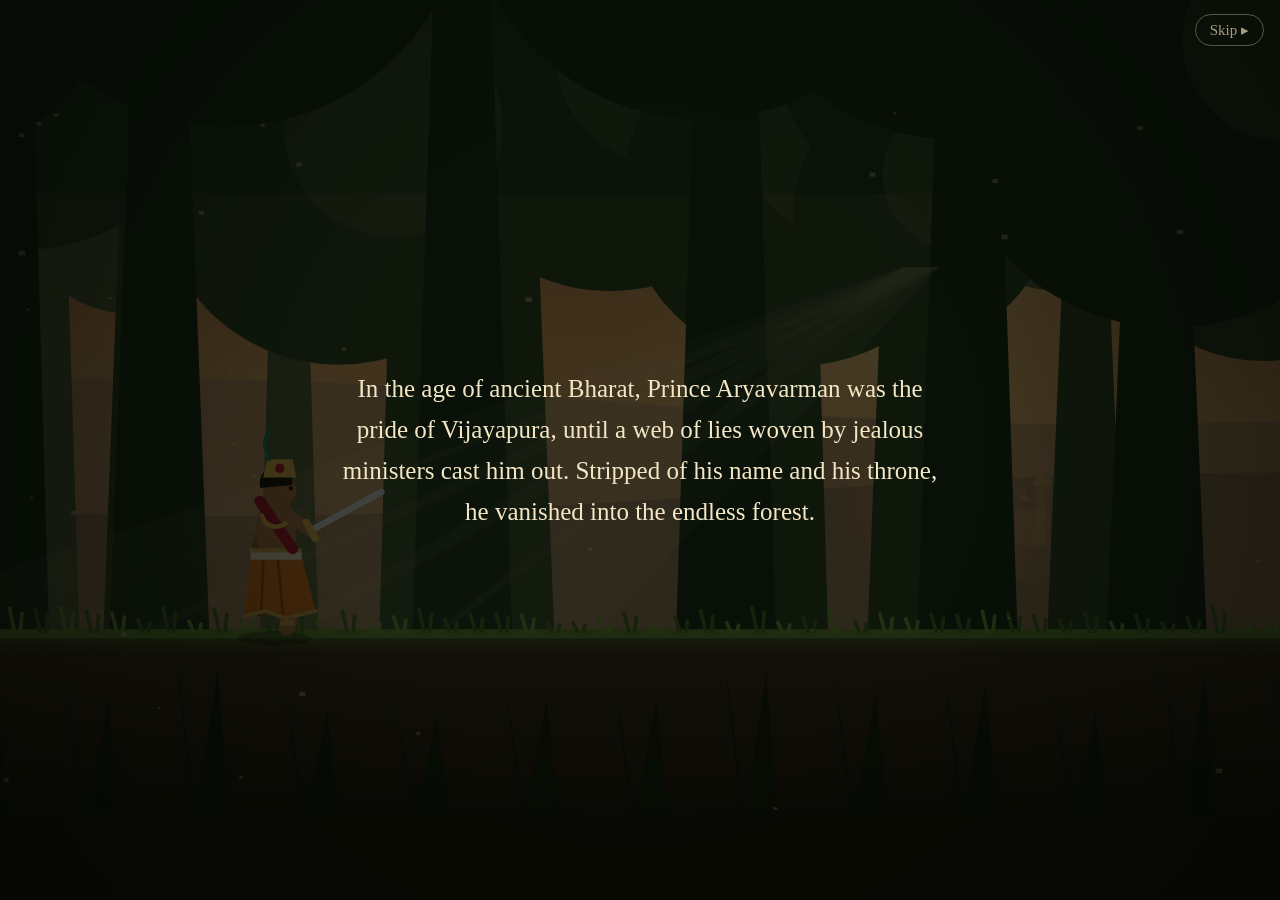
==== commit 08d7a193: "update buttons" ====
--- a/sample.html
+++ b/sample.html
@@ -51,7 +51,7 @@
 <ul><li>Monkey overhead: duck under it, or attack.</li><li>Lion, tiger, bear, snake: jump over, or attack (bears take two hits).</li><li>Streams and hidden pits: jump in time.</li><li>Wide river: jump, then press action to grab the branch and swing across.</li><li>Dacoits and enemy spies (purple masks): land on them to stun, or attack. Spies may hang overhead: duck.</li><li>Citizens, stray dogs, cows, pigeons: jump or duck only. Attacking the innocent costs points!</li><li>Runaway carts: jump over, or attack to smash them.</li></ul>
 <div class="row"><button class="btn" id="rsm">Resume</button><button class="btn" id="rst">Restart level</button></div></div>
 <div id="tc"><div class="tl"><button class="b" data-k="L">◀</button><button class="b" data-k="R">▶</button></div>
-<div class="tr"><button class="b" data-k="D">▼</button><button class="b" data-k="U">▲</button><button class="b" data-k="A">⚔</button></div></div>
+<div class="tr"><button class="b" data-k="U">▲</button><button class="b" data-k="D">▼</button><button class="b" data-k="A">⚔</button></div></div>
 <script>
 const $=i=>document.getElementById(i),cv=$('c'),x=cv.getContext('2d');
 let W,H,u,oy,VW,dpr=1;
@@ -83,6 +83,12 @@
 const Wd={monkey:34,lion:84,tiger:84,bear:64,snake:48,stream:70,river:280,pit:64,dacoit:30,citizen:26,dog:40,cow:80,pigeons:56,spy:28,spyH:30,cart:76},Hh={monkey:36,lion:46,tiger:46,bear:62,snake:14,dacoit:76,stream:0,river:0,pit:0,citizen:74,dog:28,cow:56,pigeons:22,spy:76,spyH:60,cart:48};
 ob=[];let p=800;S.forEach((s,i)=>{ob.push({t:s,x:p,tx:p,w:Wd[s]+(s=='stream'||s=='pit'?lv*5:0),h:Hh[s],hp:s=='bear'?2:1,r:0,dy:0,dv:0,dd:0,vl:36,va:0,vv:0,lift:LF[s]||0});p+=LV.sp+Rn(i+lv*20)*70+(s=='river'?170:0)});LEN=p+300}
 function reset(){sawT={};startLevel(0,0)}
+function enterImmersiveMode(){
+if(!matchMedia('(pointer:coarse)').matches)return;
+if(!document.fullscreenElement&&document.documentElement.requestFullscreen){document.documentElement.requestFullscreen().catch(error=>console.warn('Fullscreen request was denied.',error))}
+if(screen.orientation?.lock){screen.orientation.lock('landscape').catch(error=>console.warn('Landscape orientation lock was denied.',error))}
+}
+document.addEventListener('fullscreenchange',()=>{if(!document.fullscreenElement)screen.orientation?.unlock?.()});
 function lvlDone(){mode='lvl';$('pb').style.display='none';$('et').textContent='Level '+(lv+1)+' complete!';$('es').textContent='Next: '+LVS[lv+1].n+'. Score: '+score;$('eb').textContent='Next level';$('end').style.display='block'}
 function startLevel(n,s0){lv=n;LV=LVS[n];th=LV;ls=score=s0;sc=0;px=150;py=G;vy=0;hp=3;inv=0;atk=0;grab=null;low=null;fallG=null;k={};gen();mode='card';clearTimeout(ctid);$('lvn').textContent='LEVEL '+(n+1)+' OF '+LVS.length;$('lvt').textContent=LV.n;$('lvs').textContent=LV.d;$('lv').classList.add('on');ctid=setTimeout(()=>{$('lv').classList.remove('on');if(mode=='card')mode='play'},2800);$('end').style.display='none';$('ps').style.display='none';$('pz').style.display='none';$('ov').classList.add('h');$('pb').style.display='block';$('tc').style.visibility='';$('tc').style.display=matchMedia('(pointer:coarse)').matches?'block':'none'}
 function pauseG(){if(mode!='play')return;mode='paused';k={};$('ps').style.display='block';$('tc').style.visibility='hidden'}
@@ -98,7 +104,7 @@
 addEventListener('keydown',e=>{if(e.code=='KeyP'||e.code=='Escape'){e.preventDefault();mode=='paused'?unpause():pauseG();return}const m=map[e.code];if(!m||mode=='paused')return;e.preventDefault();if(!k[m]&&m=='A')act();else if(mode=='pause')resume();k[m]=1});
 addEventListener('keyup',e=>{const m=map[e.code];if(m)k[m]=0});addEventListener('blur',()=>{k={};pauseG()});
 document.querySelectorAll('[data-k]').forEach(b=>{const q=b.dataset.k;b.addEventListener('pointerdown',e=>{e.preventDefault();k[q]=1;if(q=='A')act();else resume()});['pointerup','pointercancel','pointerleave'].forEach(v=>b.addEventListener(v,()=>k[q]=0))});
-$('pzb').onclick=resume;$('go').onclick=reset;$('eb').onclick=()=>{mode=='lvl'?startLevel(lv+1,score):mode=='win'?reset():startLevel(lv,ls)};
+$('pzb').onclick=resume;$('go').onclick=()=>{enterImmersiveMode();reset()};$('eb').onclick=()=>{mode=='lvl'?startLevel(lv+1,score):mode=='win'?reset():startLevel(lv,ls)};
 // intro timeline
 const T=[];const at=(ms,f)=>T.push(setTimeout(f,ms)),on=(i,v)=>$(i).classList.toggle('on',v);
 at(600,()=>on('p1',1));at(7200,()=>on('p1',0));at(8700,()=>on('p2',1));at(15500,()=>on('p2',0));at(17000,()=>on('big',1));at(20000,()=>on('big',0));at(21200,()=>{on('how',1);$('skip').style.display='none'});
